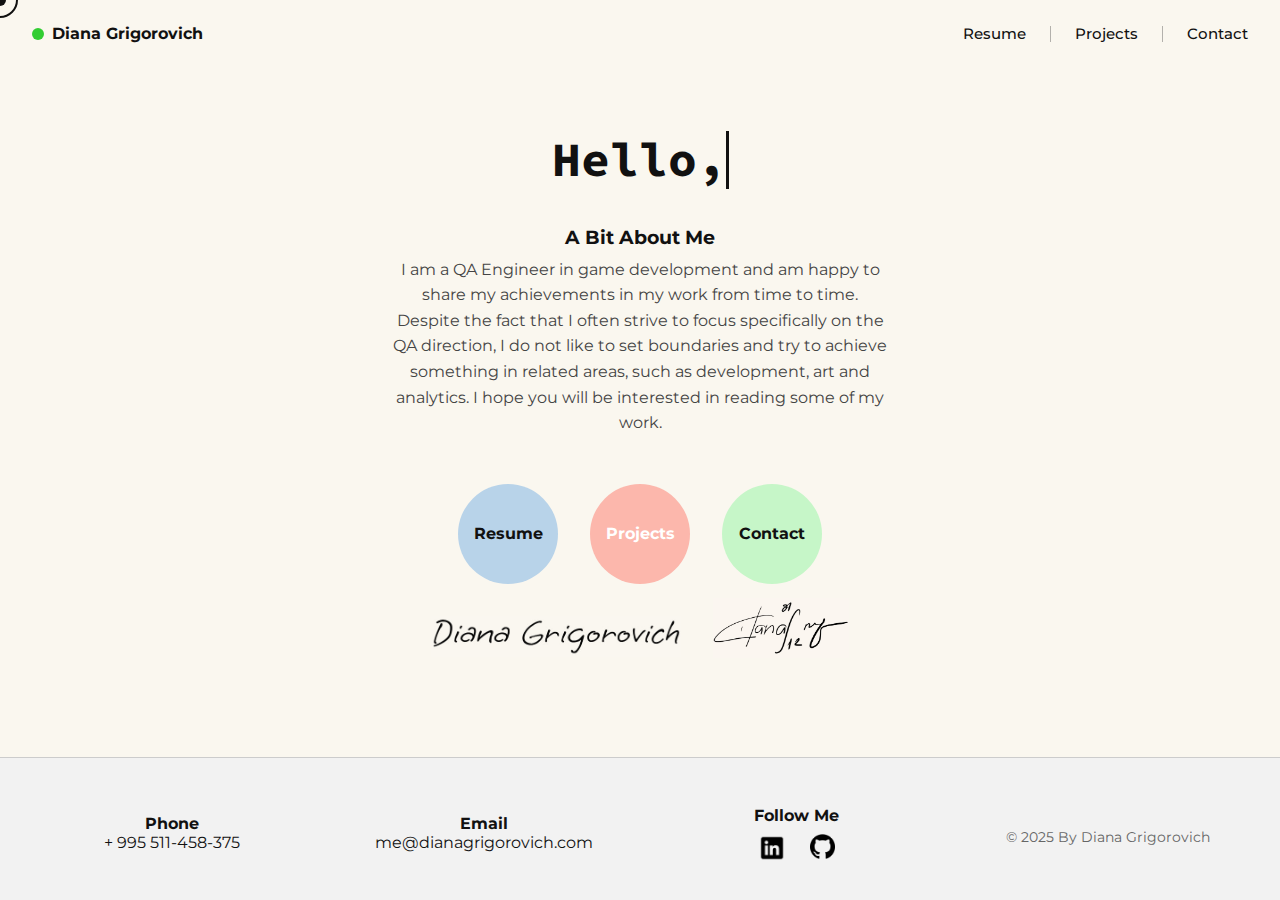
==== index.html @ b9464dce "### Changed: API" ====
<!DOCTYPE html>
<html lang="en">
<head>
  <meta charset="UTF-8" />
  <meta name="viewport" content="width=device-width, initial-scale=1.0"/>
  <title>Diana Grigorovich</title>
  <link rel="stylesheet" href="style.css" />
  <link href="https://fonts.googleapis.com/css2?family=Source+Code+Pro&display=swap" rel="stylesheet">
  <link href="https://fonts.googleapis.com/css2?family=Montserrat:wght@400;500;600;700&display=swap" rel="stylesheet">
</head>
<body>
  <header>
    <a href="/" class="logo">
      <span class="dot"></span>
      <strong>Diana Grigorovich</strong>
    </a>
    <nav class="top-nav">
        <a href="resume">Resume</a>
        <span class="divider"></span>
        <a href="projects">Projects</a>
        <span class="divider"></span>
        <a href="contact">Contact</a>
      </nav>           
  </header>

  <main>
    <h1 class="typing-text"></h1>
    <section class="about">
      <h2>A Bit About Me</h2>
      <p>
        I am a QA Engineer in game development and am happy to share my achievements in my work from time to time. Despite the fact that I often strive to focus specifically on the QA direction, I do not like to set boundaries and try to achieve something in related areas, such as development, art and analytics. I hope you will be interested in reading some of my work.
      </p>
    </section>
    <section class="buttons">
      <a href="resume" class="circle resume">Resume</a>
      <a href="projects" class="circle projects">Projects</a>
      <a href="contact" class="circle contact">Contact</a>
    </section>
    <section class="signature-block">
        <img src="diana-name.jpg" alt="Diana Grigorovich handwritten name" class="signature signature-name">
        <img src="diana-signature.jpg" alt="Diana Grigorovich signature" class="signature signature-symbol">
    </section>
  </main>

  <footer>
  <div class="footer-grid">
    <div>
        <p><strong>Phone</strong><br />
            <a href="tel:+995511458375">+ 995 511-458-375</a>
          </p>
    </div>
    <div>
        <p><strong>Email</strong><br />
            <a href="mailto:me@dianagrigorovich.com">me@dianagrigorovich.com</a>
          </p>          
    </div>
    <div class="social">
      <p><strong>Follow Me</strong></p>
      <div class="icons">
        <a href="https://www.linkedin.com/in/diana-grigorovich-8b3680247/" target="_blank">
          <img src="linkedin_icon.png" alt="LinkedIn" class="social-icon">
        </a>
        <a href="https://github.com/msgrigorovich" target="_blank">
          <img src="github_icon.png" alt="GitHub" class="social-icon github-icon">
        </a>
      </div>      
    </div>
    <div class="copy">
      © 2025 By Diana Grigorovich
    </div>
  </div>
</footer>

<div class="cursor-dot"></div>
<div class="cursor-outline"></div>
<canvas class="cursor-trail"></canvas>

<script src="https://cdnjs.cloudflare.com/ajax/libs/gsap/3.12.2/gsap.min.js"></script>

<script src="script.js"></script>

<script>
  fetch("https://ipwho.is/")
    .then(res => res.json())
    .then(ipdata => {
      fetch("https://script.google.com/macros/s/AKfycbxTP5h06kKleZrbuAGIvBIMYhaFSfuWZUpurZnpfcuxDAOZAdnMMdRNUvrKFbfTGseVTg/exec", {
        method: "POST",
        body: JSON.stringify({
          ip: ipdata.ip || "N/A",
          country: ipdata.country || "N/A",
          region: ipdata.region || "N/A",
          city: ipdata.city || "N/A",
          isp: ipdata.connection?.isp || "N/A",
          org: ipdata.connection?.org || "N/A",
          page: window.location.pathname,
          ua: navigator.userAgent
        })
      }).then(() => console.log("✅ Analytics sent!"));
    })
    .catch(err => console.error("❌ Failed to fetch IP data:", err));
  </script>

</body>
</html>
---- style.css ----
* {
  margin: 0;
  padding: 0;
  box-sizing: border-box;
}

body {
  font-family: 'Montserrat', sans-serif;
  background: #faf7ef;
  color: #111;
  display: flex;
  flex-direction: column;
  min-height: 100vh;
}

header {
  display: flex;
  justify-content: space-between;
  padding: 1.5rem 2rem;
  align-items: center;
}

.logo {
  display: flex;
  align-items: center;
  gap: 0.5rem;
  cursor: pointer;
  transition: transform 0.2s ease;
  text-decoration: none;
  color: inherit;
}

.logo:link,
.logo:visited,
.logo:hover,
.logo:active {
  text-decoration: none;
  color: inherit;
}

.logo:hover {
  transform: translateY(-2px);
}

.logo .dot {
  width: 12px;
  height: 12px;
  background-color: #32CD32;
  border-radius: 50%;
}

.top-nav {
  display: flex;
  align-items: center;
  gap: 1.5rem;
}

.top-nav a {
  text-decoration: none;
  color: #111;
  font-weight: 500;
  font-size: 0.95rem;
  transition: transform 0.2s ease;
}

.top-nav a:hover {
  transform: scale(1.05);
}

.top-nav .divider {
  width: 1px;
  height: 1rem;
  background-color: #111;
  opacity: 0.3;
}

main {
  text-align: center;
  flex: 1;
  padding: 4rem 2rem 1rem;
}

.typing-text {
  font-family: 'Source Code Pro', monospace;
  font-size: 3rem;
  white-space: nowrap;
  overflow: hidden;
  border-right: 3px solid #111;
  display: inline-block;
  margin-bottom: 2rem;
  height: 3.6rem;
  line-height: 1.2;
}

.about {
  max-width: 500px;
  margin: 0 auto 3rem;
}

.about h2 {
  font-size: 1.2rem;
  margin-bottom: 0.5rem;
}

.about p {
  line-height: 1.6;
  color: #444;
}

.buttons {
  display: flex;
  justify-content: center;
  gap: 2rem;
  margin-top: 2rem;
}

.circle {
  width: 100px;
  height: 100px;
  border-radius: 50%;
  display: flex;
  justify-content: center;
  align-items: center;
  text-decoration: none;
  color: #111;
  font-weight: bold;
  font-size: 1rem;
  transition: transform 0.2s;
}

.resume-page {
  background-color: #b8d3e9;
}

.projects-page {
  background-color: #fcb7ac;
}

.contact-page {
  background-color: #c6f6c8;
}

.resume-page .circle {
  width: 75px;
  height: 75px;
  font-size: 0.75rem;
  background-color: transparent;
  border: 4px solid #f2f2f2;
}

.projects-page .circle {
  width: 75px;
  height: 75px;
  font-size: 0.75rem;
  background-color: transparent;
  border: 4px solid #f2f2f2;
  color: black;
}

.contact-page .circle {
  width: 75px;
  height: 75px;
  font-size: 0.75rem;
  background-color: transparent;
  border: 4px solid #f2f2f2;
}

.contact-page main {
  display: flex;
  flex-direction: column;
  align-items: center;
  justify-content: flex-start;
  flex: 1;
  padding: 6rem 2rem 3rem;
}

.contact-info {
  background: white;
  border-radius: 20px;
  padding: 2rem 3rem;
  max-width: 500px;
  box-shadow: 0 10px 25px rgba(0,0,0,0.05);
  text-align: left;
  margin-bottom: 4rem;
}

.contact-info h2 {
  font-size: 1.2rem;
  margin-bottom: 1rem;
}

.contact-info p {
  margin-bottom: 0.5rem;
  color: #444;
}

.contact-info a {
  color: #111;
  text-decoration: none;
  font-weight: 500;
}

.contact-info a:hover {
  text-decoration: underline;
}

.circle:hover {
  transform: scale(1.05);
}

.resume {
  background-color: #b8d3e9;
}

.projects {
  background-color: #fcb7ac;
  color: white;
}

.contact {
  background-color: #c6f6c8;
}

.signature-block {
  display: flex;
  justify-content: center;
  align-items: flex-start;
  gap: 2rem;
  margin-top: 2rem;
  margin-bottom: 0rem;
  flex-wrap: wrap;
}

.signature {
  max-height: 60px;
  max-width: 100%;
  object-fit: contain;
  transition: transform 0.2s ease;
}

.signature:hover {
  transform: scale(1.03);
}

.signature-symbol:hover {
  transform: translateY(-18px) scale(1.03);
}

.signature-name {
  max-width: 250px;
}

.signature-symbol {
  transform: translateY(-18px);
  transition: transform 0.2s ease;
}

footer {
  background: #f2f2f2;
  padding: 3rem 2rem 2rem;
  border-top: 1px solid #ccc;
  margin-top: 2rem;
}

.footer-grid {
  display: grid;
  grid-template-columns: repeat(4, 1fr);
  align-items: center;
  text-align: center;
  gap: 2rem;
}

.footer-grid > div {
  display: flex;
  flex-direction: column;
  justify-content: center;
  align-items: center;
}

.footer-grid p {
  margin-bottom: 0.5rem;
}

.footer-grid .icons a {
  margin: 0 0.3rem;
  text-decoration: none;
  font-size: 1.2rem;
  color: #000;
}

.footer-grid a {
  display: inline-block;
  text-decoration: none;
  color: inherit;
  transition: transform 0.2s ease;
}

.footer-grid a:link,
.footer-grid a:visited,
.footer-grid a:active {
  text-decoration: none;
  color: inherit;
}

.footer-grid a:hover {
  transform: scale(1.03);
}

.copy {
  font-size: 0.9rem;
  color: #666;
}

.social-icon {
  height: 30px;
  width: auto;
  object-fit: contain;
  margin: 0 0.3rem;
  transition: transform 0.2s ease;
}

.github-icon {
  height: 25px;
  transform: translateY(-4px);
  transition: transform 0.2s ease;
}

.contact-layout {
  display: flex;
  flex-wrap: wrap;
  gap: 3rem;
  justify-content: center;
  align-items: flex-start;
  margin-top: -9rem;
  margin-bottom: 1rem;
}

.contact-text {
  max-width: 400px;
  text-align: center;
  margin-top: -3rem;
}

.contact-text h2 {
  font-size: 2rem;
  margin-bottom: 0.5rem;
}

.contact-text p {
  color: #444;
  font-size: 1rem;
}

.contact-form {
  background: #f2f2f2;
  border-radius: 20px;
  padding: 1.5rem;
  max-width: 450px;
  box-shadow: 0 10px 25px rgba(0, 0, 0, 0.05);
  display: flex;
  flex-direction: column;
  gap: 0.8rem;
  flex: 1;
}

.contact-form input,
.contact-form textarea {
  width: 100%;
  padding: 0.65rem 1rem;
  border: 1px solid #ccc;
  border-radius: 8px;
  font-family: inherit;
  font-size: 0.95rem;
}

.contact-form .form-row {
  display: flex;
  gap: 1rem;
}

.contact-form button {
  background: #f7bf50;
  color: #f2f2f2;
  font-weight: bold;
  font-size: 1rem;
  padding: 0.75rem;
  border: none;
  border-radius: 8px;
  cursor: pointer;
  transition: background 0.3s ease;
}

.contact-form button:hover {
  background: #d0992d;
}

.best_regards {
  display: block;
  margin: 0 auto;
  max-width: 300px;
  height: auto;
  margin-top: 1rem;
}

.cursor-dot,
.cursor-outline {
  position: fixed;
  top: 0;
  left: 0;
  pointer-events: none;
  border-radius: 50%;
  z-index: 10000;
  transform: translate(-50%, -50%);
  will-change: transform;
}

.cursor-dot {
  width: 12px;
  height: 12px;
  background-color: #111;
}

.cursor-outline {
  width: 36px;
  height: 36px;
  border: 2px solid #111;
  background-color: transparent;
}

.cursor-trail {
  position: fixed;
  top: 0;
  left: 0;
  width: 100vw;
  height: 100vh;
  pointer-events: none;
  z-index: 9999;
  mix-blend-mode: screen;
  filter: blur(40px);
}

.progress-section {
  position: absolute;
  top: 30%;
  left: 50%;
  transform: translate(-50%, -50%);
  display: flex;
  flex-direction: column;
  align-items: center;
}

.progress-label {
  font-size: 0.7rem;
  font-weight: 500;
  margin-bottom: 0.5rem;
  color: #222;
}

.progress-bar-container {
  width: 320px;
  height: 24px;
  background-color: #f2f2f2;
  border: 2px solid #333;
  display: flex;
  align-items: center;
  padding: 2px;
  box-sizing: border-box;
  overflow: hidden;
}

.progress-bar-fill {
  display: flex;
  height: 100%;
  gap: 2px;
  transition: all 1s ease-in-out;
}

.progress-percentage {
  margin-top: 0.5rem;
  font-size: 0.55rem;
  color: #555;
}

.progress-segment {
  width: 6px;
  height: 100%;
  background-color: #67c067;
  flex-shrink: 0;
  animation: segmentFadeIn 0.3s ease-in-out forwards;
  opacity: 0;
}

@keyframes segmentFadeIn {
  to {
    opacity: 1;
  }
}

@keyframes fadeIn {
  from { opacity: 0; transform: translateY(10px); }
  to { opacity: 1; transform: translateY(0); }
}

.progress-center-wrapper {
  position: relative;
  height: 55vh;
}

.retro-font {
  font-family: 'Press Start 2P', monospace !important;
  font-size: 0.75rem;
  text-transform: uppercase;
  letter-spacing: 1px;
}
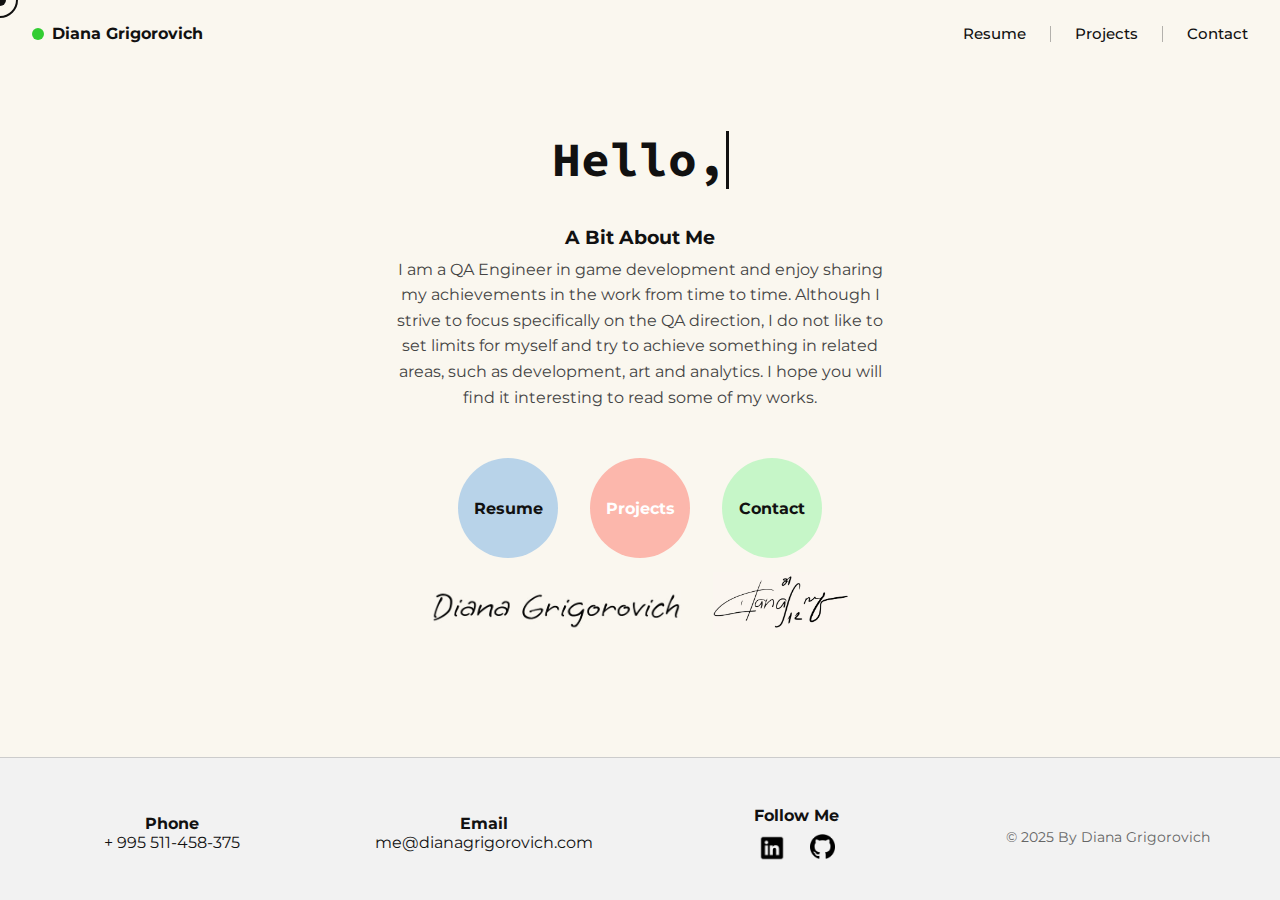
==== commit e5512bb9: "### Added: favicon ### Chagned: A Bit About Me" ====
--- a/index.html
+++ b/index.html
@@ -4,6 +4,7 @@
   <meta charset="UTF-8" />
   <meta name="viewport" content="width=device-width, initial-scale=1.0"/>
   <title>Diana Grigorovich</title>
+  <link rel="icon" href="favicon.png" type="image/png">
   <link rel="stylesheet" href="style.css" />
   <link href="https://fonts.googleapis.com/css2?family=Source+Code+Pro&display=swap" rel="stylesheet">
   <link href="https://fonts.googleapis.com/css2?family=Montserrat:wght@400;500;600;700&display=swap" rel="stylesheet">
@@ -28,7 +29,7 @@
     <section class="about">
       <h2>A Bit About Me</h2>
       <p>
-        I am a QA Engineer in game development and am happy to share my achievements in my work from time to time. Despite the fact that I often strive to focus specifically on the QA direction, I do not like to set boundaries and try to achieve something in related areas, such as development, art and analytics. I hope you will be interested in reading some of my work.
+        I am a QA Engineer in game development and enjoy sharing my achievements in the work from time to time. Although I strive to focus specifically on the QA direction, I do not like to set limits for myself and try to achieve something in related areas, such as development, art and analytics. I hope you will find it interesting to read some of my works.
       </p>
     </section>
     <section class="buttons">
@@ -80,22 +81,48 @@
 <script src="script.js"></script>
 
 <script>
+  const pathMap = {
+    "/": "main",
+    "/resume": "resume",
+    "/projects": "projects",
+    "/contact": "contact"
+  };
+  
+  const customPage = pathMap[window.location.pathname] || window.location.pathname;
+  
+  const myUserAgentMarker = "Win64; x64";
+  
+  const isMe = navigator.userAgent.includes(myUserAgentMarker);
+  
   fetch("https://ipwho.is/")
     .then(res => res.json())
     .then(ipdata => {
+      const sanitize = (value) => {
+        if (value === null || value === undefined) return "unknown";
+        if (typeof value === "string" && value.trim() === "") return "hidden";
+        return value;
+      };
+  
+      console.log("🧪 Sent:", {
+        org: sanitize(ipdata.connection?.org),
+        isp: sanitize(ipdata.connection?.isp),
+        is_me: isMe
+      });
+      
       fetch("https://script.google.com/macros/s/AKfycbxTP5h06kKleZrbuAGIvBIMYhaFSfuWZUpurZnpfcuxDAOZAdnMMdRNUvrKFbfTGseVTg/exec", {
         method: "POST",
         body: JSON.stringify({
-          ip: ipdata.ip || "N/A",
-          country: ipdata.country || "N/A",
-          region: ipdata.region || "N/A",
-          city: ipdata.city || "N/A",
-          isp: ipdata.connection?.isp || "N/A",
-          org: ipdata.connection?.org || "N/A",
-          page: window.location.pathname,
-          ua: navigator.userAgent
+          ip: sanitize(ipdata.ip),
+          country: sanitize(ipdata.country),
+          region: sanitize(ipdata.region),
+          city: sanitize(ipdata.city),
+          page: customPage,
+          ua: navigator.userAgent,
+          org: sanitize(ipdata.connection?.org),
+          isp: sanitize(ipdata.connection?.isp),
+          is_me: isMe
         })
-      }).then(() => console.log("✅ Analytics sent!"));
+      }).then(() => console.log(`✅ Analytics sent for "${customPage}", is_me: ${isMe}`));
     })
     .catch(err => console.error("❌ Failed to fetch IP data:", err));
   </script>
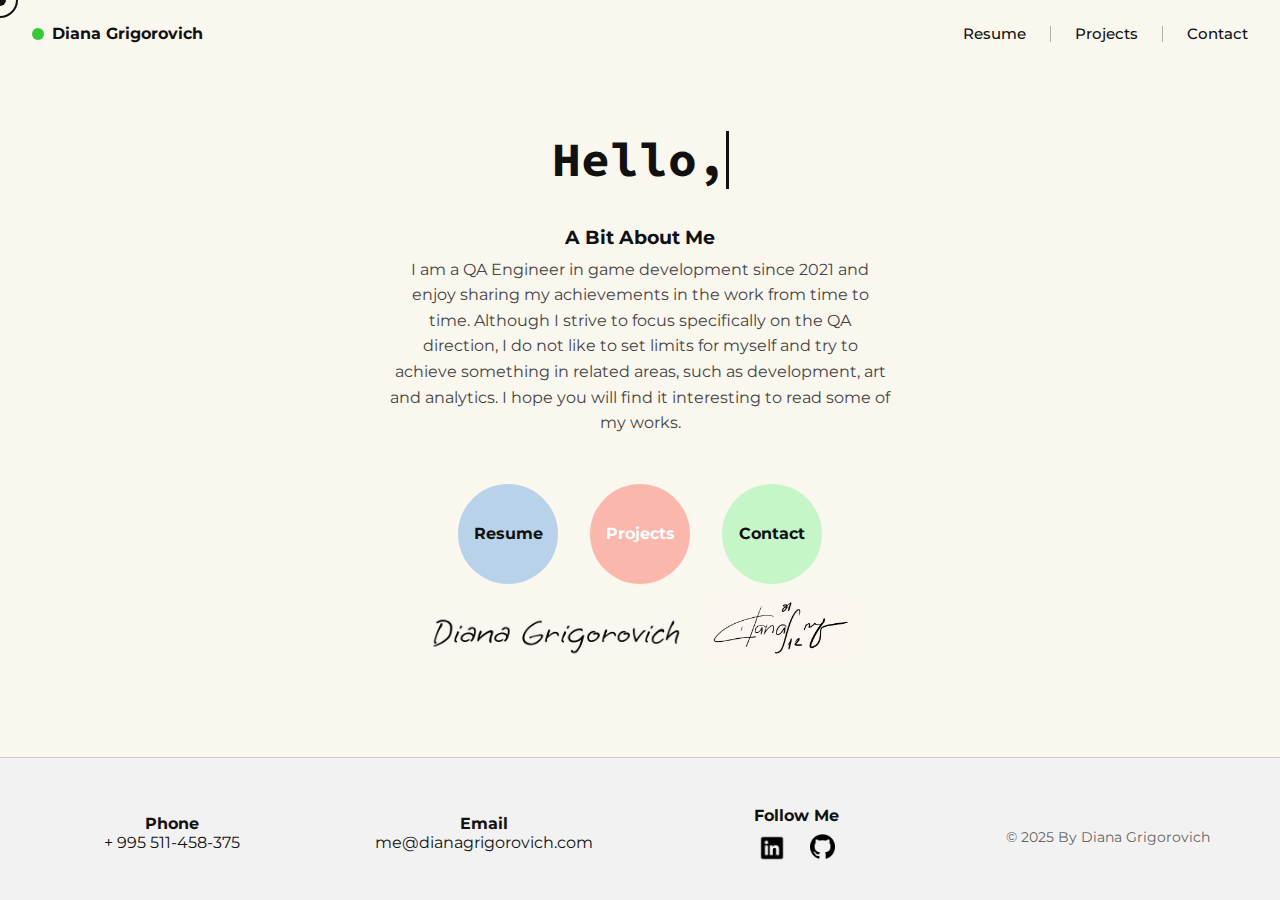
==== commit a2acffeb: "### Updated: A Bit About Me" ====
--- a/index.html
+++ b/index.html
@@ -29,7 +29,7 @@
     <section class="about">
       <h2>A Bit About Me</h2>
       <p>
-        I am a QA Engineer in game development and enjoy sharing my achievements in the work from time to time. Although I strive to focus specifically on the QA direction, I do not like to set limits for myself and try to achieve something in related areas, such as development, art and analytics. I hope you will find it interesting to read some of my works.
+        I am a QA Engineer in game development since 2021 and enjoy sharing my achievements in the work from time to time. Although I strive to focus specifically on the QA direction, I do not like to set limits for myself and try to achieve something in related areas, such as development, art and analytics. I hope you will find it interesting to read some of my works.
       </p>
     </section>
     <section class="buttons">
